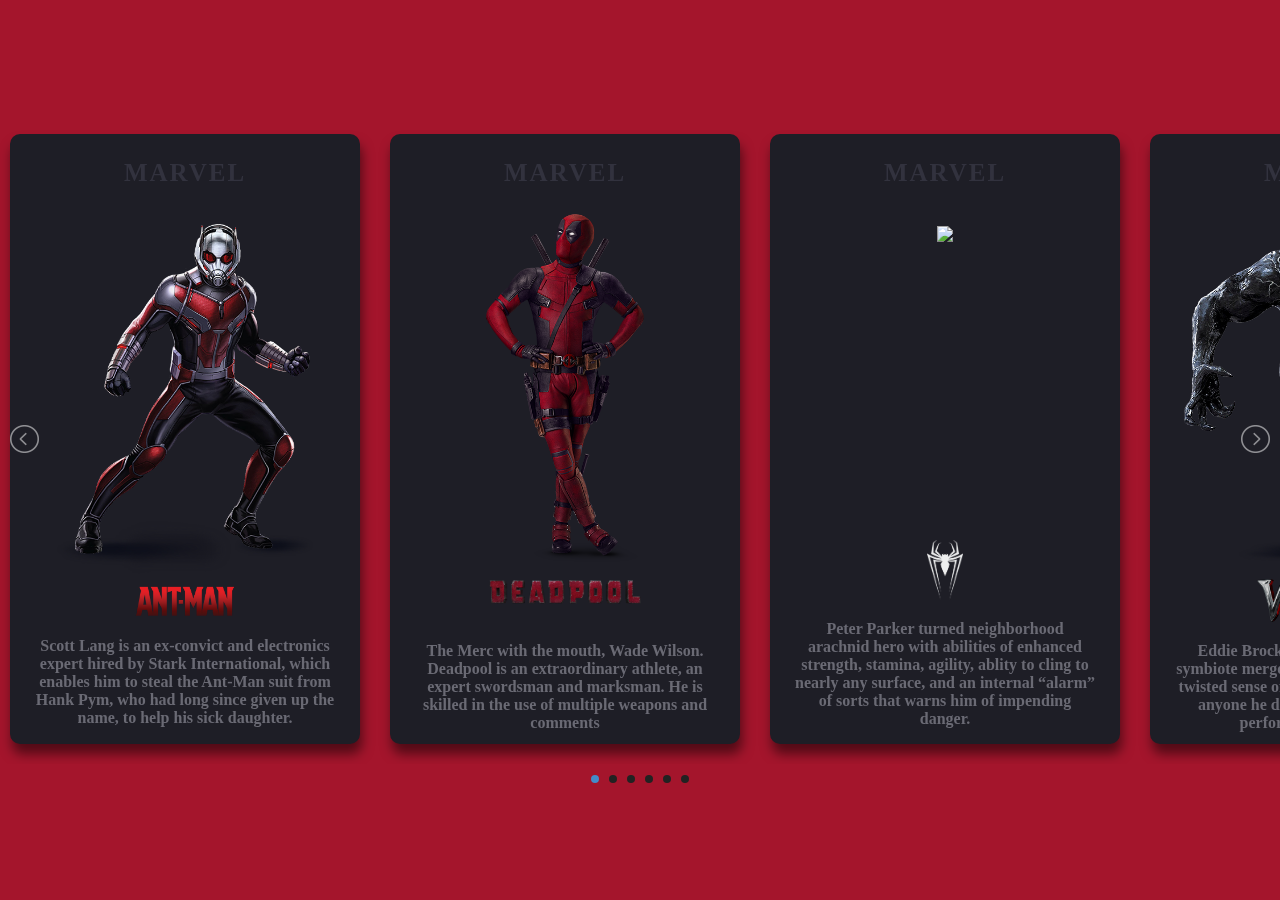
==== SliderMarvel/indexSlider.html @ 72192d62 "all projects maybe" ====
<!doctype html>
<html>

<head>
	<meta charset="utf-8">
	<meta http-equiv="X-UA-Compatible" content="IE=edge">
	<meta name="viewport" content="width=device-width, initial-scale=1.0">
	<title>Marvel Slider</title>
	<link rel="stylesheet" href="css/style.css" />
	<link rel="stylesheet" type="text/css" href="css/lightslider.css" />
	<!--Jquery-->
	<script type="text/javascript" src="js/JQuery3.3.1.js"></script>
	<script type="text/javascript" src="js/lightslider.js"></script>
</head>

<body>
	<div class="container">


		<!--slider------------------->
		<ul id="autoWidth" class="cs-hidden">




			<!--1------------------------------>
			<li class="item-a">
				<!--slider-box-->
				<div class="box">
					<p class="marvel">MARVEL</p>
					<!--model-->
					<img src="img/Ant-Man.png" class="model">
					<!--details-->
					<div class="details">
						<!--logo-character-->
						<img src="img/AntMan-logo.png" class="logo" width="100px" style="height: auto;">
						<!--character-details-->
						<p>Scott Lang is an ex-convict and electronics expert hired by Stark International, which enables him to steal the Ant-Man suit from Hank Pym, who had long since given up the name, to help his sick daughter.</p>
					</div>

				</div>
			</li>




			<!--2------------------------------>
			<li class="item-a">
				<!--slider-box-->
				<div class="box">
					<p class="marvel">MARVEL</p>
					<!--model-->
					<img src="img/DeadPool.png" class="model">
					<!--details-->
					<div class="details">
						<!--logo-character-->
						<img src="img/Deadpool-logo.png" class="logo">
						<!--character-details-->
						<p>The Merc with the mouth, Wade Wilson. Deadpool is an extraordinary athlete, an expert swordsman and marksman. He is skilled in the use of multiple weapons and comments</p>
					</div>

				</div>
			</li>





			<!--3------------------------------>
			<li class="item-a">
				<!--slider-box-->
				<div class="box">
					<p class="marvel">MARVEL</p>
					<!--model-->
					<img  src="img/SpiderMan.png"class="model" id="spiderman">
					<!--details-->
					<div class="details">
						<!--logo-character-->
						<img src="img/SpiderMan-logo.png" class="logo">
						<!--character-details-->
						<p>Peter Parker turned neighborhood arachnid hero with abilities of enhanced strength, stamina, agility, ablity to cling to nearly any surface, and an internal “alarm” of sorts that warns him of impending danger.</p>
					</div>

				</div>
			</li>





			<!--4------------------------------>
			<li class="item-a">
				<!--slider-box-->
				<div class="box">
					<p class="marvel">MARVEL</p>
					<!--model-->
					<img src="img/Venom.png" class="model">
					<!--details-->
					<div class="details">
						<!--logo-character-->
						<img src="img/Venom-logo.png" class="logo">
						<!--character-details-->
						<p>Eddie Brock, a hulking result of alien symbiote merged with human. Venom has a twisted sense of morality, avoiding harm to anyone he deems to be innocent often performing heroic deeds.</p>
					</div>

				</div>
			</li>





			<!--5------------------------------>
			<li class="item-a">
				<!--slider-box-->
				<div class="box">
					<p class="marvel">MARVEL</p>
					<!--model-->
					<img src="img/Thor.png" class="model">
					<!--details-->
					<div class="details">
						<!--logo-character-->
						<img src="img/Thor-logo.png" class="logo">
						<!--character-details-->
						<p>The very skies tremble in his presence. He commands the mystical hammer Mjolnir to protect Asgard and Earth. He is the son of Odin, Prince of Asgard. He is the God of Thunder. He is Thor.</p>
					</div>

				</div>
			</li>


			
			<!--6------------------------------>
			<li class="item-a">
				<!--slider-box-->
				<div class="box">
					<p class="marvel">MARVEL</p>
					<!--model-->
					<img src="img/IronMan.png" class="model">
					<!--details-->
					<div class="details">
						<!--logo-character-->
						<img src="img/IronMan-logo.png" class="logo">
						<!--character-details-->
						<p>Tony Stark is a brilliant engineer and has used his talents to create a powerful suit. Fully equipped with flight, high end weaponary and of course superhuman strength.</p>
					</div>

				</div>
			</li>
		</ul>




	</div>


	<script src="js/script.js" type="text/javascript"></script>
</body>

</html>
---- SliderMarvel/css/style.css ----
@charset "utf-8";
/* CSS Document */
body{
	margin:0px;
	padding:0px;
}
ul{
	list-style:none;
}
a{
	text-decoration:none;
}
.container{
	width:100%;
	height: 100vh;
	background-color:#a4152c;
	display:flex;
	justify-content: center;
	align-items: center;
	
}
.box{
	width:350px;
	height:610px;
	background-color:#1e1e26;
	border-radius: 10px;
	box-shadow: 2px 10px 12px rgba(0,0,0,0.5);
	display: flex;
	flex-direction: column;
	align-items: center;
	justify-content: space-between;
	box-sizing: border-box;
	margin: 20px 10px;
}
.model{
	height: 350px;
	max-height: 100%;
	max-width: 100%;
}

#spiderman{
	height: 300px;
}
#vidbg{
	position: absolute;
margin-top: 10rem;
}
.details{
	display: flex;
	flex-direction: column;
	align-items: center;
	width: 300px;
}
.details p{
	font-family: calibri;
	font-weight: bold;
	color:#6a6a74;
	text-align: center;
	margin-top: 20px;
}
.marvel{
	color:#32323e;
	font-weight: bold;
	letter-spacing: 2px;
	font-family: bebas kai;
	font-size: 25px;
}
.logo{
	height: 60px;
}
.box:hover{
	background-color: #17171d;
	transform-style: preserve-3d;
	transform: scale(1.02);
	transition: all ease 0.3s;
}
.box:hover .marvel{
	color:#c0292b;
	transition: all ease 0.5s;
}
/*--responsive for mobile phone--*/
@media(max-width:720px){
	.box{
		width: 94%;
		height: 500px;
	}
	.model{
		height:250px;
	}
	#spiderman{
		height: 200px;
		width: auto;
	}
	.details p{
		font-size: 16px;
		width: 250px;
	}
	
}
---- SliderMarvel/css/lightslider.css ----
/*! lightslider - v1.1.3 - 2015-04-14
* https://github.com/sachinchoolur/lightslider
* Copyright (c) 2015 Sachin N; Licensed MIT */
/** /!!! core css Should not edit !!!/**/ 

.lSSlideOuter {
    overflow: hidden;
    -webkit-touch-callout: none;
    -webkit-user-select: none;
    -khtml-user-select: none;
    -moz-user-select: none;
    -ms-user-select: none;
    user-select: none
}
.lightSlider:before, .lightSlider:after {
    content: " ";
    display: table;
}
.lightSlider {
    overflow: hidden;
    margin: 0;
}
.lSSlideWrapper {
    max-width: 100%;
    overflow: hidden;
    position: relative;
}
.lSSlideWrapper > .lightSlider:after {
    clear: both;
}
.lSSlideWrapper .lSSlide {
    -webkit-transform: translate(0px, 0px);
    -ms-transform: translate(0px, 0px);
    transform: translate(0px, 0px);
    -webkit-transition: all 1s;
    -webkit-transition-property: -webkit-transform,height;
    -moz-transition-property: -moz-transform,height;
    transition-property: transform,height;
    -webkit-transition-duration: inherit !important;
    transition-duration: inherit !important;
    -webkit-transition-timing-function: inherit !important;
    transition-timing-function: inherit !important;
}
.lSSlideWrapper .lSFade {
    position: relative;
}
.lSSlideWrapper .lSFade > * {
    position: absolute !important;
    top: 0;
    left: 0;
    z-index: 9;
    margin-right: 0;
    width: 100%;
}
.lSSlideWrapper.usingCss .lSFade > * {
    opacity: 0;
    -webkit-transition-delay: 0s;
    transition-delay: 0s;
    -webkit-transition-duration: inherit !important;
    transition-duration: inherit !important;
    -webkit-transition-property: opacity;
    transition-property: opacity;
    -webkit-transition-timing-function: inherit !important;
    transition-timing-function: inherit !important;
}
.lSSlideWrapper .lSFade > *.active {
    z-index: 10;
}
.lSSlideWrapper.usingCss .lSFade > *.active {
    opacity: 1;
}
/** /!!! End of core css Should not edit !!!/**/

/* Pager */
.lSSlideOuter .lSPager.lSpg {
    margin: 10px 0 0;
    padding: 0;
    text-align: center;
}
.lSSlideOuter .lSPager.lSpg > li {
    cursor: pointer;
    display: inline-block;
    padding: 0 5px;
}
.lSSlideOuter .lSPager.lSpg > li a {
    background-color: #222222;
    border-radius: 30px;
    display: inline-block;
    height: 8px;
    overflow: hidden;
    text-indent: -999em;
    width: 8px;
    position: relative;
    z-index: 99;
    -webkit-transition: all 0.5s linear 0s;
    transition: all 0.5s linear 0s;
}
.lSSlideOuter .lSPager.lSpg > li:hover a, .lSSlideOuter .lSPager.lSpg > li.active a {
    background-color: #428bca;
}
.lSSlideOuter .media {
    opacity: 0.8;
}
.lSSlideOuter .media.active {
    opacity: 1;
}
/* End of pager */

/** Gallery */
.lSSlideOuter .lSPager.lSGallery {
    list-style: none outside none;
    padding-left: 0;
    margin: 0;
    overflow: hidden;
    transform: translate3d(0px, 0px, 0px);
    -moz-transform: translate3d(0px, 0px, 0px);
    -ms-transform: translate3d(0px, 0px, 0px);
    -webkit-transform: translate3d(0px, 0px, 0px);
    -o-transform: translate3d(0px, 0px, 0px);
    -webkit-transition-property: -webkit-transform;
    -moz-transition-property: -moz-transform;
    -webkit-touch-callout: none;
    -webkit-user-select: none;
    -khtml-user-select: none;
    -moz-user-select: none;
    -ms-user-select: none;
    user-select: none;
}
.lSSlideOuter .lSPager.lSGallery li {
    overflow: hidden;
    -webkit-transition: border-radius 0.12s linear 0s 0.35s linear 0s;
    transition: border-radius 0.12s linear 0s 0.35s linear 0s;
}
.lSSlideOuter .lSPager.lSGallery li.active, .lSSlideOuter .lSPager.lSGallery li:hover {
    border-radius: 5px;
}
.lSSlideOuter .lSPager.lSGallery img {
    display: block;
    height: auto;
    max-width: 100%;
}
.lSSlideOuter .lSPager.lSGallery:before, .lSSlideOuter .lSPager.lSGallery:after {
    content: " ";
    display: table;
}
.lSSlideOuter .lSPager.lSGallery:after {
    clear: both;
}
/* End of Gallery*/

/* slider actions */
.lSAction > a {
    width: 32px;
    display: block;
    top: 50%;
    height: 32px;
    background-image: url('../img/controls.png');
    cursor: pointer;
    position: absolute;
    z-index: 99;
    margin-top: -16px;
    opacity: 0.5;
    -webkit-transition: opacity 0.35s linear 0s;
    transition: opacity 0.35s linear 0s;
}
.lSAction > a:hover {
    opacity: 1;
}
.lSAction > .lSPrev {
    background-position: 0 0;
    left: 10px;
}
.lSAction > .lSNext {
    background-position: -32px 0;
    right: 10px;
}
.lSAction > a.disabled {
    pointer-events: none;
}
.cS-hidden {
    height: 1px;
    opacity: 0;
    filter: alpha(opacity=0);
    overflow: hidden;
}


/* vertical */
.lSSlideOuter.vertical {
    position: relative;
}
.lSSlideOuter.vertical.noPager {
    padding-right: 0px !important;
}
.lSSlideOuter.vertical .lSGallery {
    position: absolute !important;
    right: 0;
    top: 0;
}
.lSSlideOuter.vertical .lightSlider > * {
    width: 100% !important;
    max-width: none !important;
}

/* vertical controlls */
.lSSlideOuter.vertical .lSAction > a {
    left: 50%;
    margin-left: -14px;
    margin-top: 0;
}
.lSSlideOuter.vertical .lSAction > .lSNext {
    background-position: 31px -31px;
    bottom: 10px;
    top: auto;
}
.lSSlideOuter.vertical .lSAction > .lSPrev {
    background-position: 0 -31px;
    bottom: auto;
    top: 10px;
}
/* vertical */


/* Rtl */
.lSSlideOuter.lSrtl {
    direction: rtl;
}
.lSSlideOuter .lightSlider, .lSSlideOuter .lSPager {
    padding-left: 0;
    list-style: none outside none;
}
.lSSlideOuter.lSrtl .lightSlider, .lSSlideOuter.lSrtl .lSPager {
    padding-right: 0;
}
.lSSlideOuter .lightSlider > *,  .lSSlideOuter .lSGallery li {
    float: left;
}
.lSSlideOuter.lSrtl .lightSlider > *,  .lSSlideOuter.lSrtl .lSGallery li {
    float: right !important;
}
/* Rtl */

@-webkit-keyframes rightEnd {
    0% {
        left: 0;
    }

    50% {
        left: -15px;
    }

    100% {
        left: 0;
    }
}
@keyframes rightEnd {
    0% {
        left: 0;
    }

    50% {
        left: -15px;
    }

    100% {
        left: 0;
    }
}
@-webkit-keyframes topEnd {
    0% {
        top: 0;
    }

    50% {
        top: -15px;
    }

    100% {
        top: 0;
    }
}
@keyframes topEnd {
    0% {
        top: 0;
    }

    50% {
        top: -15px;
    }

    100% {
        top: 0;
    }
}
@-webkit-keyframes leftEnd {
    0% {
        left: 0;
    }

    50% {
        left: 15px;
    }

    100% {
        left: 0;
    }
}
@keyframes leftEnd {
    0% {
        left: 0;
    }

    50% {
        left: 15px;
    }

    100% {
        left: 0;
    }
}
@-webkit-keyframes bottomEnd {
    0% {
        bottom: 0;
    }

    50% {
        bottom: -15px;
    }

    100% {
        bottom: 0;
    }
}
@keyframes bottomEnd {
    0% {
        bottom: 0;
    }

    50% {
        bottom: -15px;
    }

    100% {
        bottom: 0;
    }
}
.lSSlideOuter .rightEnd {
    -webkit-animation: rightEnd 0.3s;
    animation: rightEnd 0.3s;
    position: relative;
}
.lSSlideOuter .leftEnd {
    -webkit-animation: leftEnd 0.3s;
    animation: leftEnd 0.3s;
    position: relative;
}
.lSSlideOuter.vertical .rightEnd {
    -webkit-animation: topEnd 0.3s;
    animation: topEnd 0.3s;
    position: relative;
}
.lSSlideOuter.vertical .leftEnd {
    -webkit-animation: bottomEnd 0.3s;
    animation: bottomEnd 0.3s;
    position: relative;
}
.lSSlideOuter.lSrtl .rightEnd {
    -webkit-animation: leftEnd 0.3s;
    animation: leftEnd 0.3s;
    position: relative;
}
.lSSlideOuter.lSrtl .leftEnd {
    -webkit-animation: rightEnd 0.3s;
    animation: rightEnd 0.3s;
    position: relative;
}
/*/  GRab cursor */
.lightSlider.lsGrab > * {
  cursor: -webkit-grab;
  cursor: -moz-grab;
  cursor: -o-grab;
  cursor: -ms-grab;
  cursor: grab;
}
.lightSlider.lsGrabbing > * {
  cursor: move;
  cursor: -webkit-grabbing;
  cursor: -moz-grabbing;
  cursor: -o-grabbing;
  cursor: -ms-grabbing;
  cursor: grabbing;
}
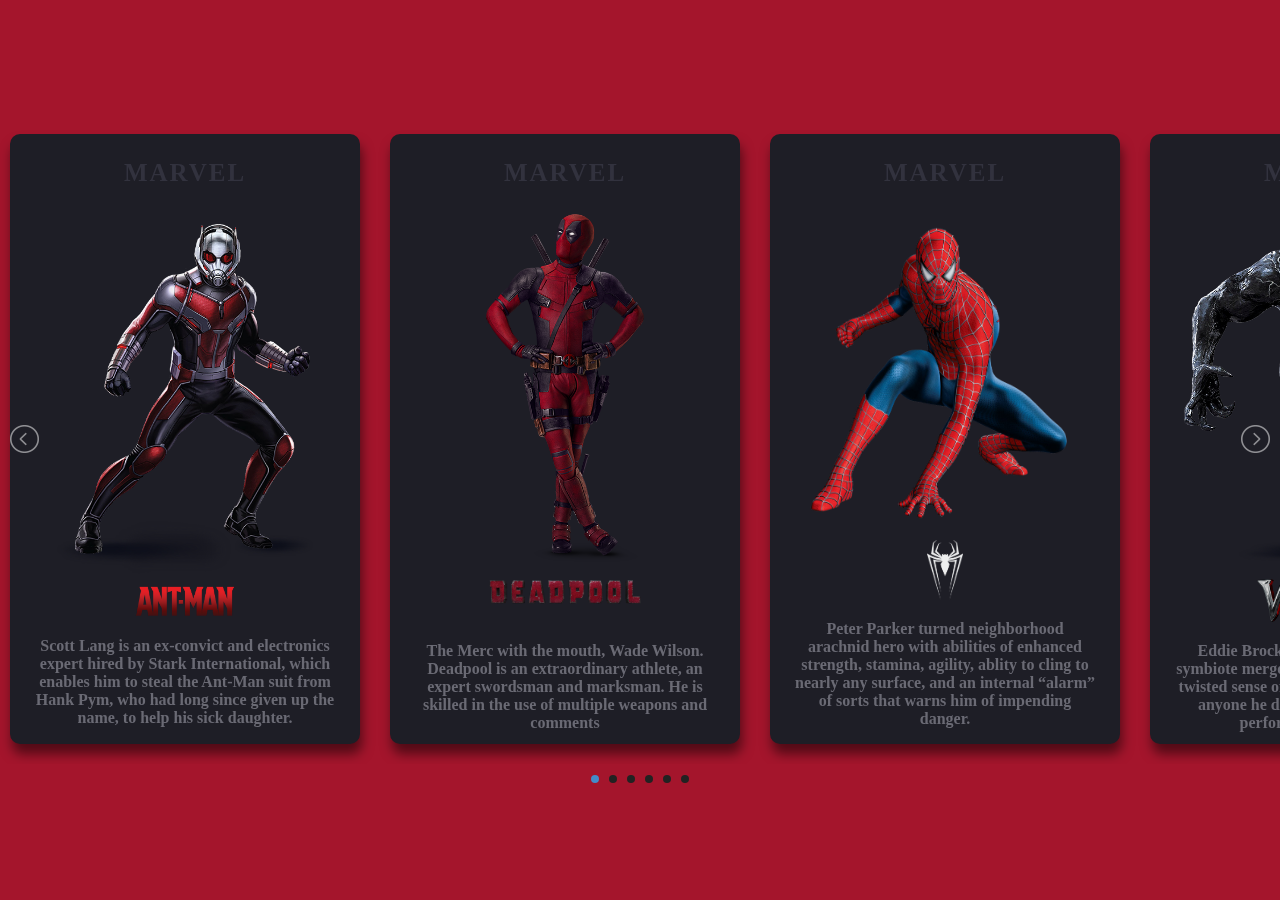
==== commit 43929393: "peterparker" ====
--- a/SliderMarvel/indexSlider.html
+++ b/SliderMarvel/indexSlider.html
@@ -72,7 +72,7 @@
 				<div class="box">
 					<p class="marvel">MARVEL</p>
 					<!--model-->
-					<img  src="img/SpiderMan.png"class="model" id="spiderman">
+					<img  src="img/Spiderman.png"class="model" id="spiderman">
 					<!--details-->
 					<div class="details">
 						<!--logo-character-->
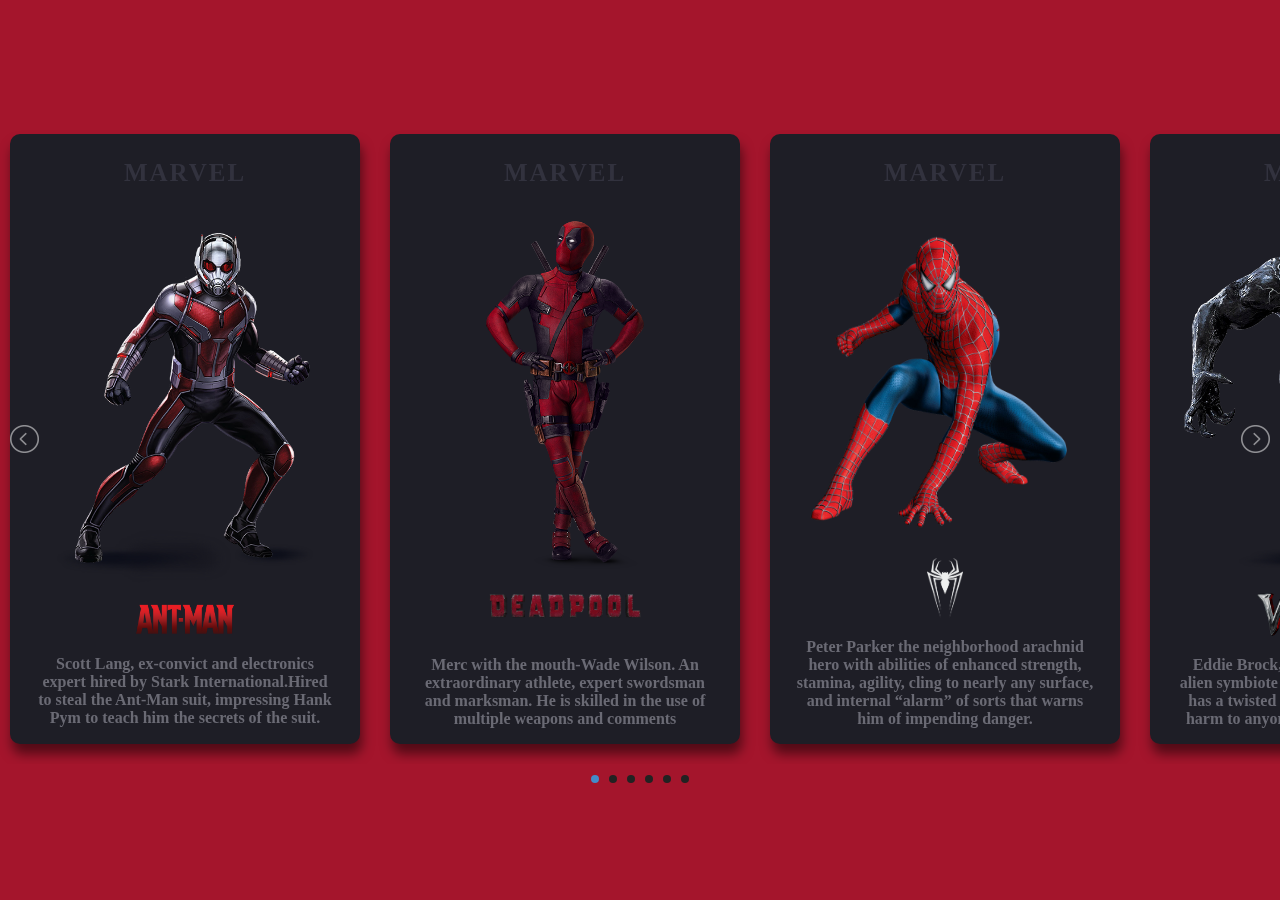
==== commit aef3e8dd: "updated links" ====
--- a/SliderMarvel/indexSlider.html
+++ b/SliderMarvel/indexSlider.html
@@ -35,7 +35,7 @@
 						<!--logo-character-->
 						<img src="img/AntMan-logo.png" class="logo" width="100px" style="height: auto;">
 						<!--character-details-->
-						<p>Scott Lang is an ex-convict and electronics expert hired by Stark International, which enables him to steal the Ant-Man suit from Hank Pym, who had long since given up the name, to help his sick daughter.</p>
+						<p>Scott Lang, ex-convict and electronics expert hired by Stark International.Hired to steal the Ant-Man suit, impressing Hank Pym to teach him the secrets of the suit.</p>
 					</div>
 
 				</div>
@@ -56,7 +56,7 @@
 						<!--logo-character-->
 						<img src="img/Deadpool-logo.png" class="logo">
 						<!--character-details-->
-						<p>The Merc with the mouth, Wade Wilson. Deadpool is an extraordinary athlete, an expert swordsman and marksman. He is skilled in the use of multiple weapons and comments</p>
+						<p>Merc with the mouth-Wade Wilson. An extraordinary athlete, expert swordsman and marksman. He is skilled in the use of multiple weapons and comments</p>
 					</div>
 
 				</div>
@@ -72,13 +72,13 @@
 				<div class="box">
 					<p class="marvel">MARVEL</p>
 					<!--model-->
-					<img  src="img/Spiderman.png"class="model" id="spiderman">
+					<img  src="img/Spiderman.png"class="model" alt="Spidman image" id="spiderman">
 					<!--details-->
 					<div class="details">
 						<!--logo-character-->
 						<img src="img/SpiderMan-logo.png" class="logo">
 						<!--character-details-->
-						<p>Peter Parker turned neighborhood arachnid hero with abilities of enhanced strength, stamina, agility, ablity to cling to nearly any surface, and an internal “alarm” of sorts that warns him of impending danger.</p>
+						<p>Peter Parker the neighborhood arachnid hero with abilities of enhanced strength, stamina, agility, cling to nearly any surface, and internal “alarm” of sorts that warns him of impending danger.</p>
 					</div>
 
 				</div>
@@ -100,7 +100,7 @@
 						<!--logo-character-->
 						<img src="img/Venom-logo.png" class="logo">
 						<!--character-details-->
-						<p>Eddie Brock, a hulking result of alien symbiote merged with human. Venom has a twisted sense of morality, avoiding harm to anyone he deems to be innocent often performing heroic deeds.</p>
+						<p>Eddie Brock, a hulking combination of alien symbiote merged and human. Venom has a twisted sense of morality, avoiding harm to anyone he deems to be innocent.</p>
 					</div>
 
 				</div>
@@ -122,7 +122,7 @@
 						<!--logo-character-->
 						<img src="img/Thor-logo.png" class="logo">
 						<!--character-details-->
-						<p>The very skies tremble in his presence. He commands the mystical hammer Mjolnir to protect Asgard and Earth. He is the son of Odin, Prince of Asgard. He is the God of Thunder. He is Thor.</p>
+						<p>The very skies tremble in his presence. With the mystical Mjolnir he protects Asgard and Earth. Son of Odin, Prince of Asgard, God of Thunder; Thor.</p>
 					</div>
 
 				</div>
@@ -142,7 +142,7 @@
 						<!--logo-character-->
 						<img src="img/IronMan-logo.png" class="logo">
 						<!--character-details-->
-						<p>Tony Stark is a brilliant engineer and has used his talents to create a powerful suit. Fully equipped with flight, high end weaponary and of course superhuman strength.</p>
+						<p>Tony Stark is a brilliant engineer who used his talents to create a powerful suit. Fully equipped with flight, high end weaponary and of course superhuman strength.</p>
 					</div>
 
 				</div>
